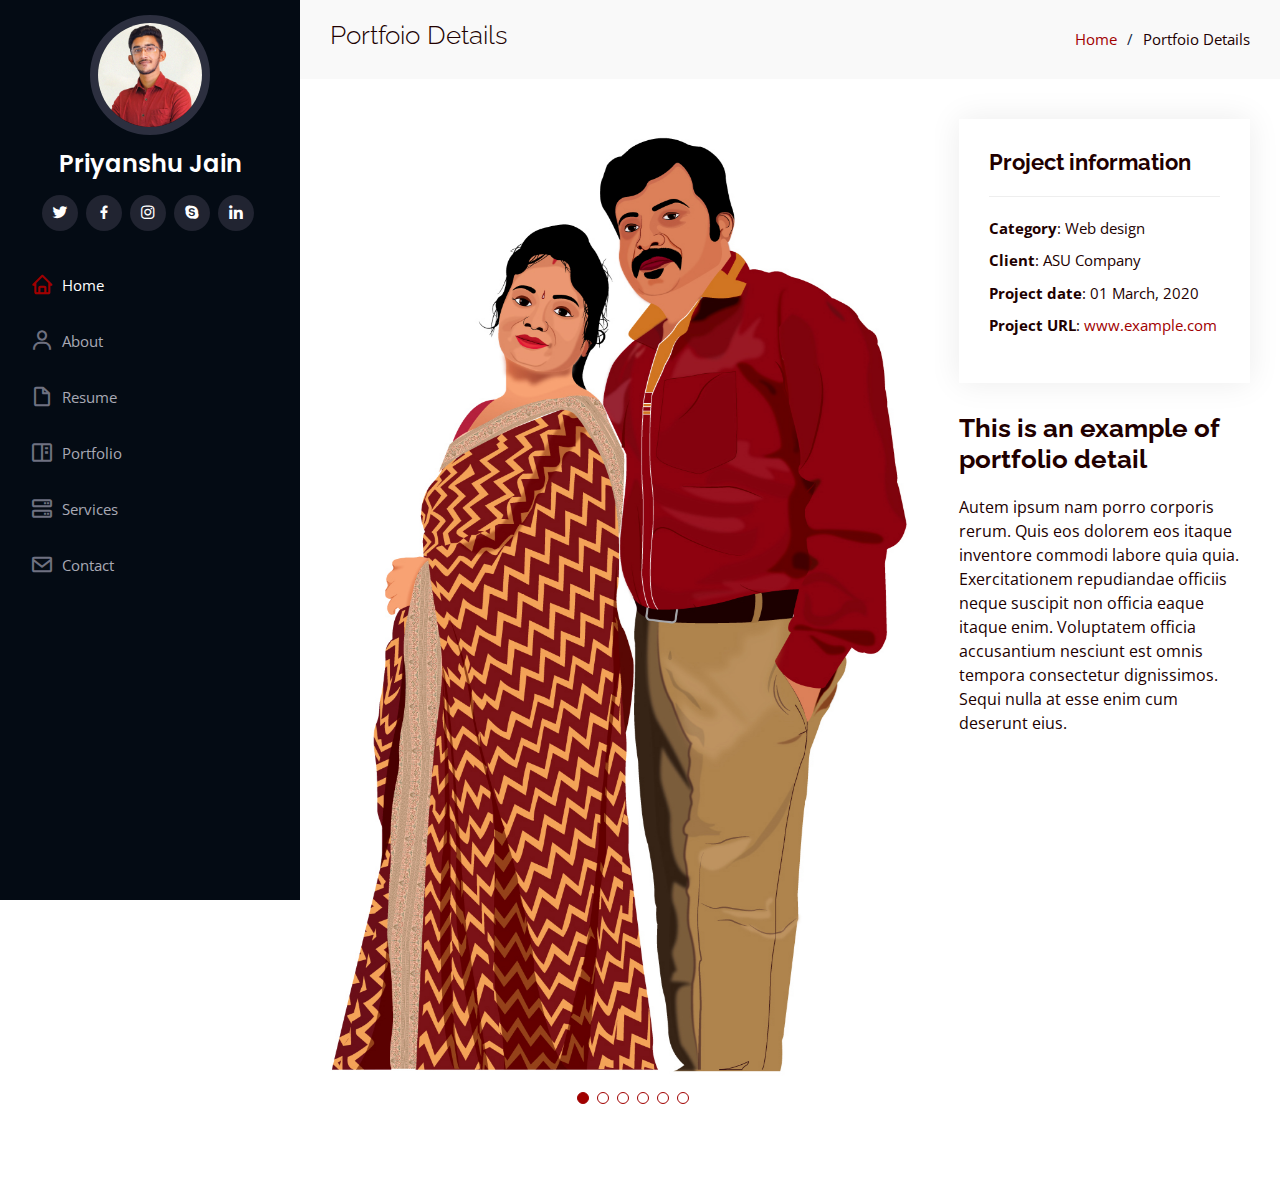
==== Caricature.html @ 472e6840 "My Portfolio website" ====
<!DOCTYPE html>
<html lang="en">

<head>
  <meta charset="utf-8">
  <meta content="width=device-width, initial-scale=1.0" name="viewport">


  <meta content="" name="description">
  <meta content="" name="keywords">

  <!-- Favicons -->
  <link href="assets/img/Arham- icon.png" rel="Arham- icon.png">
  <link href="assets/img/Arham- icon.png" rel="Arham- icon">

  <!-- Google Fonts -->
  <link href="https://fonts.googleapis.com/css?family=Open+Sans:300,300i,400,400i,600,600i,700,700i|Raleway:300,300i,400,400i,500,500i,600,600i,700,700i|Poppins:300,300i,400,400i,500,500i,600,600i,700,700i" rel="stylesheet">

  <!-- Vendor CSS Files -->
  <link href="assets/vendor/aos/aos.css" rel="stylesheet">
  <link href="assets/vendor/bootstrap/css/bootstrap.min.css" rel="stylesheet">
  <link href="assets/vendor/bootstrap-icons/bootstrap-icons.css" rel="stylesheet">
  <link href="assets/vendor/boxicons/css/boxicons.min.css" rel="stylesheet">
  <link href="assets/vendor/glightbox/css/glightbox.min.css" rel="stylesheet">
  <link href="assets/vendor/swiper/swiper-bundle.min.css" rel="stylesheet">

  <!-- Template Main CSS File -->
  <link href="assets/css/style.css" rel="stylesheet">

  <!-- =======================================================
  * Template Name: iPortfolio
  * Updated: May 30 2023 with Bootstrap v5.3.0
  * Template URL: https://bootstrapmade.com/iportfolio-bootstrap-portfolio-websites-template/
  * Author: BootstrapMade.com
  * License: https://bootstrapmade.com/license/
  ======================================================== -->
</head>

<body>

  <!-- ======= Mobile nav toggle button ======= -->
  <i class="bi bi-list mobile-nav-toggle d-xl-none"></i>

  <!-- ======= Header ======= -->
  <header id="header">
    <div class="d-flex flex-column">

      <div class="profile">
        <img src="assets/img/profile-img.jpg" alt="" class="img-fluid rounded-circle">
        <h1 class="text-light"><a href="index.html">Priyanshu Jain</a></h1>
        <div class="social-links mt-3 text-center">
          <a href="#" class="twitter"><i class="bx bxl-twitter"></i></a>
          <a href="#" class="facebook"><i class="bx bxl-facebook"></i></a>
          <a href="#" class="instagram"><i class="bx bxl-instagram"></i></a>
          <a href="#" class="google-plus"><i class="bx bxl-skype"></i></a>
          <a href="#" class="linkedin"><i class="bx bxl-linkedin"></i></a>
        </div>
      </div>

      <nav id="navbar" class="nav-menu navbar">
        <ul>
          <li><a href="#hero" class="nav-link scrollto active"><i class="bx bx-home"></i> <span>Home</span></a></li>
          <li><a href="#about" class="nav-link scrollto"><i class="bx bx-user"></i> <span>About</span></a></li>
          <li><a href="#resume" class="nav-link scrollto"><i class="bx bx-file-blank"></i> <span>Resume</span></a></li>
          <li><a href="#portfolio" class="nav-link scrollto"><i class="bx bx-book-content"></i> <span>Portfolio</span></a></li>
          <li><a href="#services" class="nav-link scrollto"><i class="bx bx-server"></i> <span>Services</span></a></li>
          <li><a href="#contact" class="nav-link scrollto"><i class="bx bx-envelope"></i> <span>Contact</span></a></li>
        </ul>
      </nav><!-- .nav-menu -->
    </div>
  </header><!-- End Header -->

  <main id="main">

    <!-- ======= Breadcrumbs ======= -->
    <section id="breadcrumbs" class="breadcrumbs">
      <div class="container">

        <div class="d-flex justify-content-between align-items-center">
          <h2>Portfoio Details</h2>
          <ol>
            <li><a href="index.html">Home</a></li>
            <li>Portfoio Details</li>
          </ol>
        </div>

      </div>
    </section><!-- End Breadcrumbs -->

    <!-- ======= Portfolio Details Section ======= -->
    <section id="portfolio-details" class="portfolio-details">
      <div class="container">

        <div class="row gy-4">

          <div class="col-lg-8">
            <div class="portfolio-details-slider swiper">
              <div class="swiper-wrapper align-items-center">

                <div class="swiper-slide">
                  <img src="assets/img/portfolio/Caricature-1.jpg" alt="">
                </div>

                <div class="swiper-slide">
                  <img src="assets/img/portfolio/Caricature-2.jpg" alt="">
                </div>

                <div class="swiper-slide">
                  <img src="assets/img/portfolio/Caricature-3.jpg" alt="">
                </div>

                <div class="swiper-slide">
                  <img src="assets/img/portfolio/Caricature-4.jpg" alt="">
                </div>

                <div class="swiper-slide">
                  <img src="assets/img/portfolio/Caricature-5.jpg" alt="">
                </div>
                
                <div class="swiper-slide">
                  <img src="assets/img/portfolio/Caricature-6.jpg" alt="">
                </div>
  
              </div>
              <div class="swiper-pagination"></div>
            </div>
          </div>

          <div class="col-lg-4">
            <div class="portfolio-info">
              <h3>Project information</h3>
              <ul>
                <li><strong>Category</strong>: Web design</li>
                <li><strong>Client</strong>: ASU Company</li>
                <li><strong>Project date</strong>: 01 March, 2020</li>
                <li><strong>Project URL</strong>: <a href="#">www.example.com</a></li>
              </ul>
            </div>
            <div class="portfolio-description">
              <h2>This is an example of portfolio detail</h2>
              <p>
                Autem ipsum nam porro corporis rerum. Quis eos dolorem eos itaque inventore commodi labore quia quia. Exercitationem repudiandae officiis neque suscipit non officia eaque itaque enim. Voluptatem officia accusantium nesciunt est omnis tempora consectetur dignissimos. Sequi nulla at esse enim cum deserunt eius.
              </p>
            </div>
          </div>

        </div>

      </div>
    </section><!-- End Portfolio Details Section -->

  </main><!-- End #main -->

  <!-- ======= Footer ======= -->

  <a href="#" class="back-to-top d-flex align-items-center justify-content-center"><i class="bi bi-arrow-up-short"></i></a>

  <!-- Vendor JS Files -->
  <script src="assets/vendor/purecounter/purecounter_vanilla.js"></script>
  <script src="assets/vendor/aos/aos.js"></script>
  <script src="assets/vendor/bootstrap/js/bootstrap.bundle.min.js"></script>
  <script src="assets/vendor/glightbox/js/glightbox.min.js"></script>
  <script src="assets/vendor/isotope-layout/isotope.pkgd.min.js"></script>
  <script src="assets/vendor/swiper/swiper-bundle.min.js"></script>
  <script src="assets/vendor/typed.js/typed.umd.js"></script>
  <script src="assets/vendor/waypoints/noframework.waypoints.js"></script>
  <script src="assets/vendor/php-email-form/validate.js"></script>

  <!-- Template Main JS File -->
  <script src="assets/js/main.js"></script>

</body>

</html>
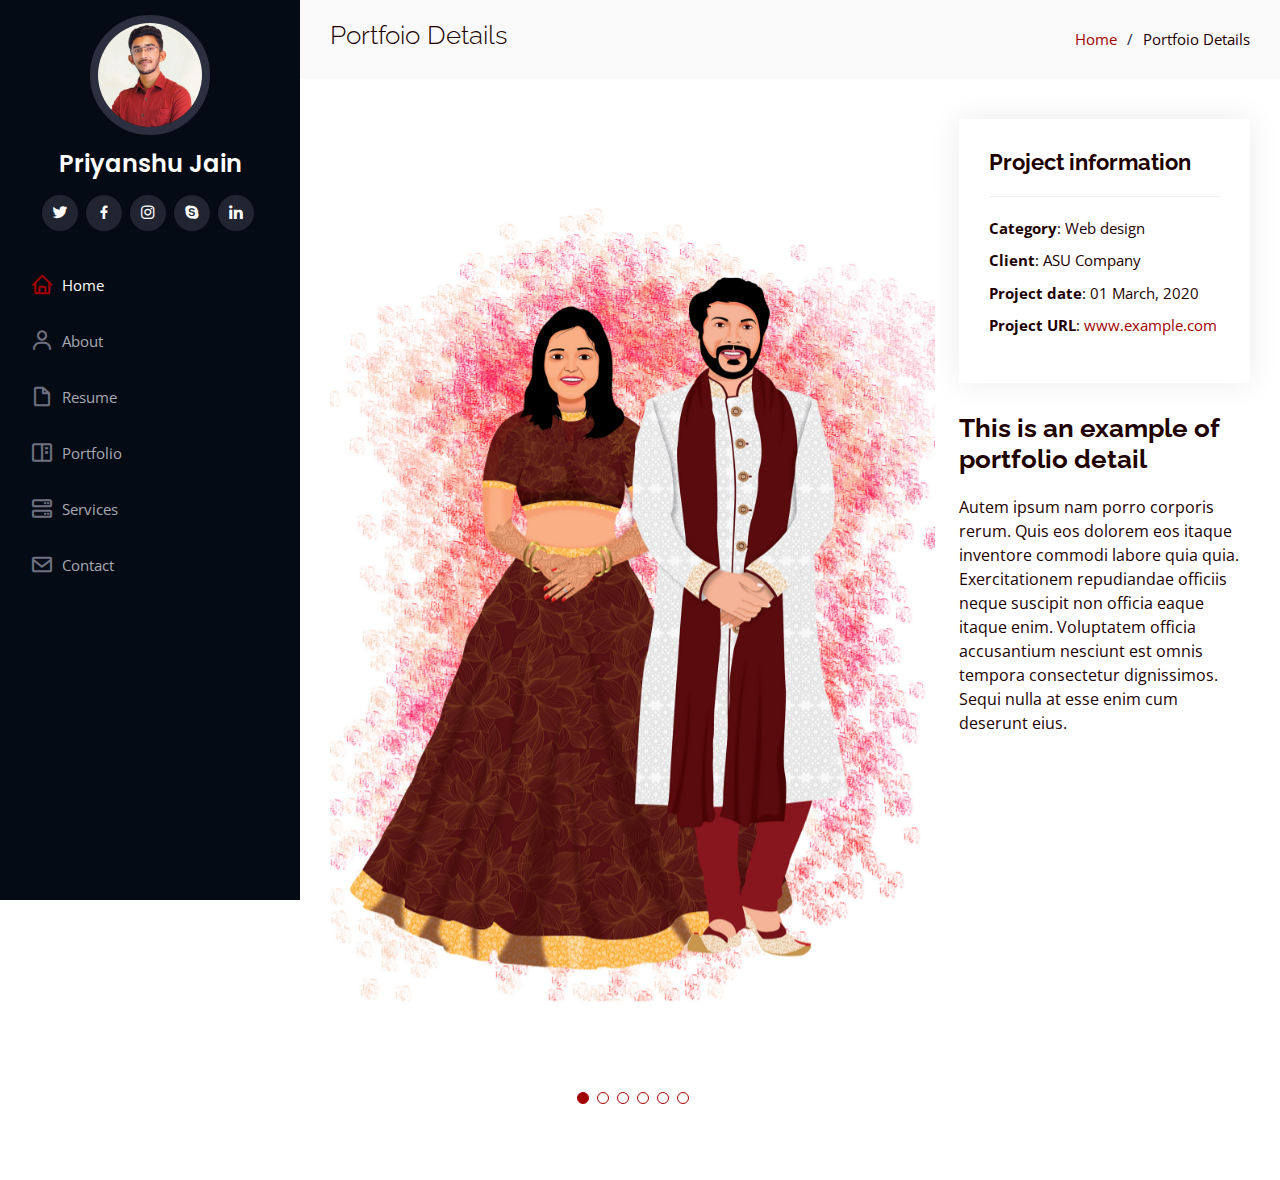
==== commit a6b2f9c6: "Website draft 2" ====
--- a/Caricature.html
+++ b/Caricature.html
@@ -98,15 +98,15 @@
               <div class="swiper-wrapper align-items-center">
 
                 <div class="swiper-slide">
-                  <img src="assets/img/portfolio/Caricature-1.jpg" alt="">
+                  <img src="Portfolio/Artistic/Caricature-3.jpg" alt="">
                 </div>
 
                 <div class="swiper-slide">
-                  <img src="assets/img/portfolio/Caricature-2.jpg" alt="">
+                  <img src="Portfolio/Artistic/Caricature-1.jpg" alt="">
                 </div>
 
                 <div class="swiper-slide">
-                  <img src="assets/img/portfolio/Caricature-3.jpg" alt="">
+                  <img src="Portfolio/Artistic/Caricature-2.jpg" alt="">
                 </div>
 
                 <div class="swiper-slide">
